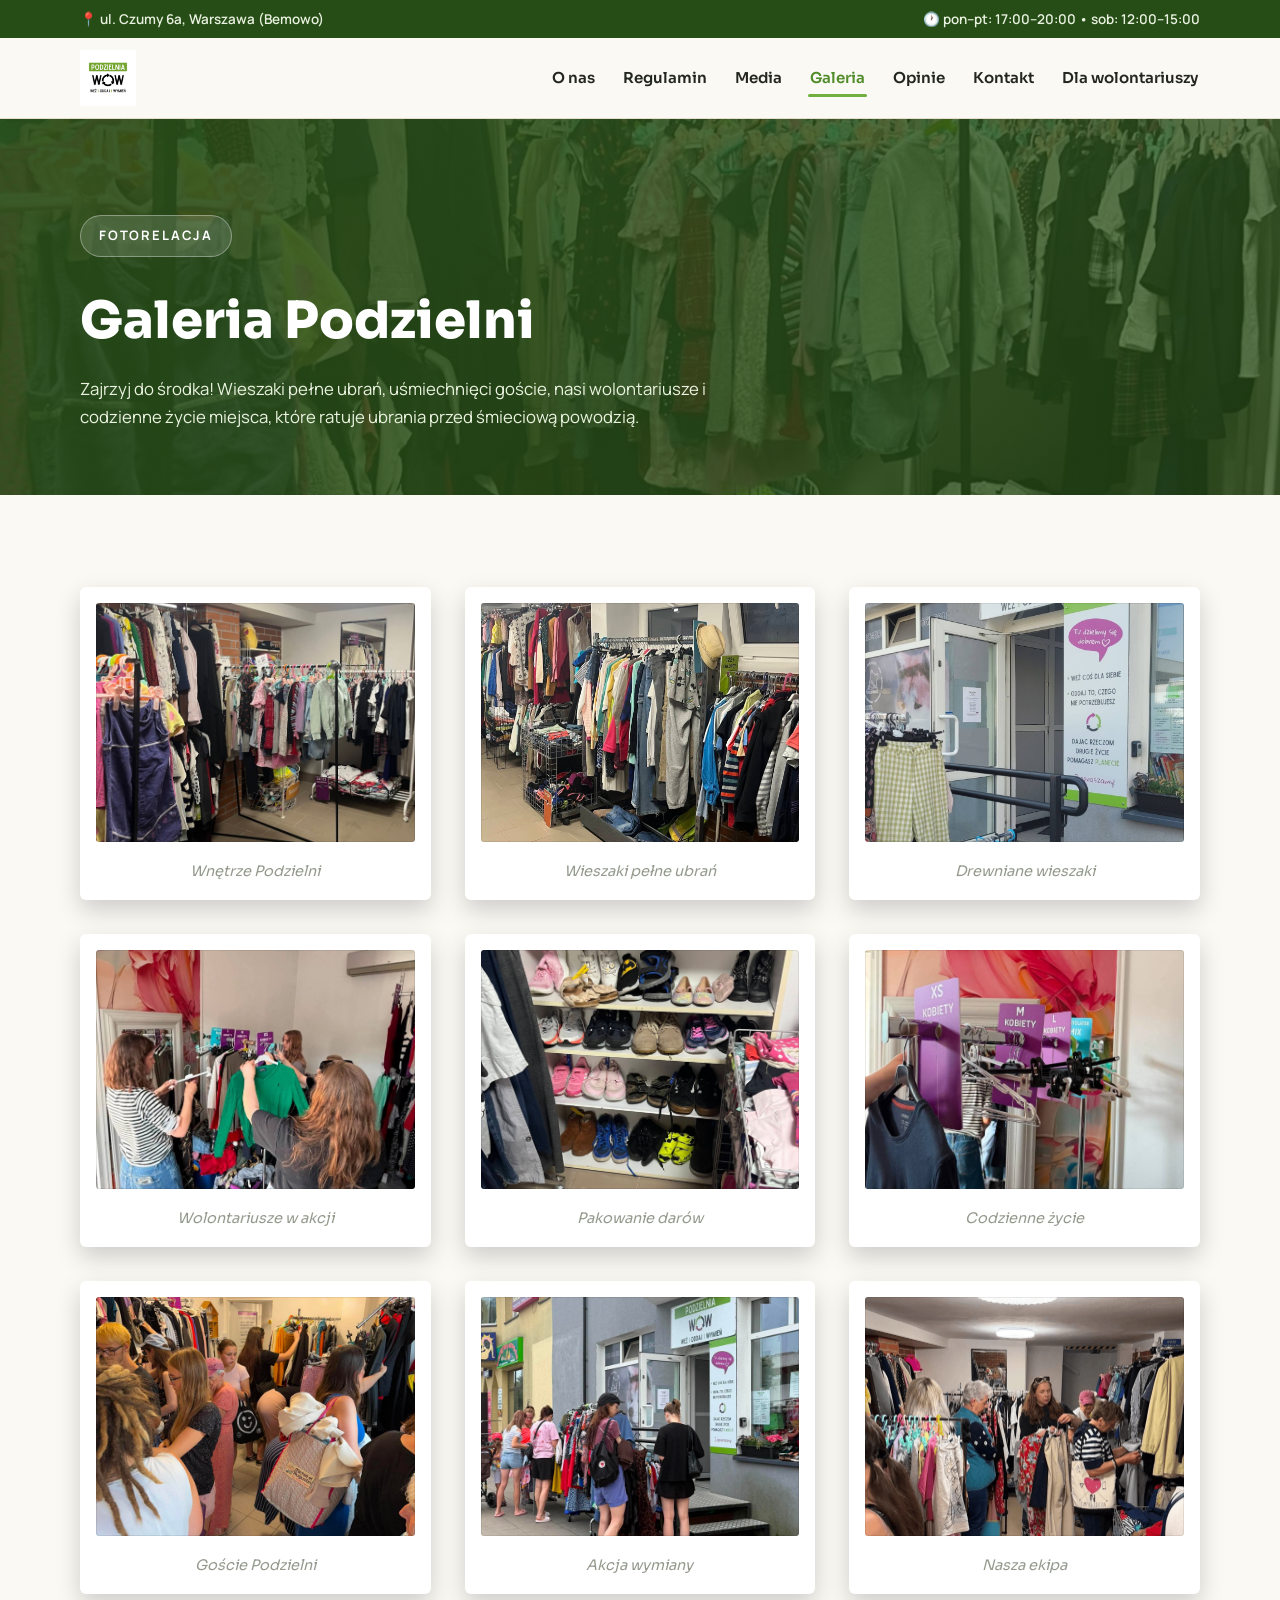
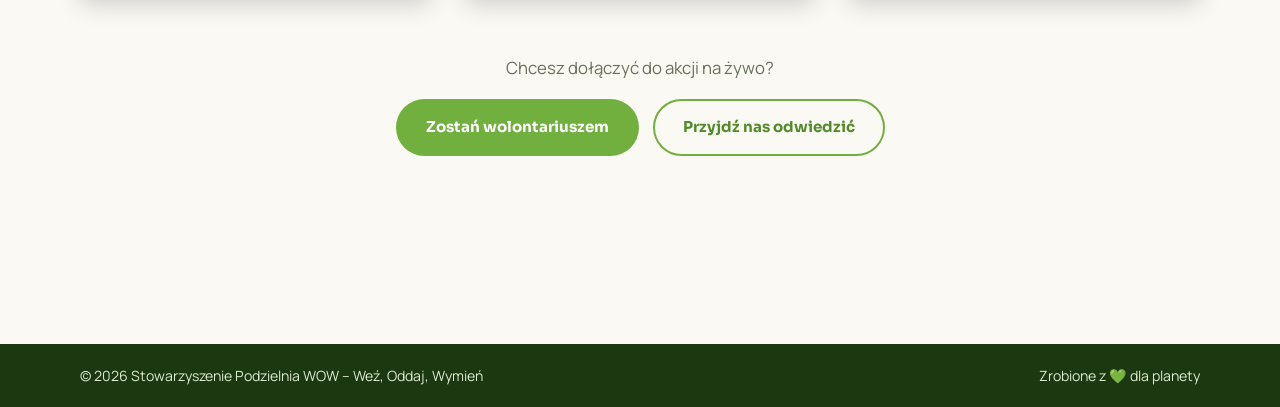
==== galeria.html @ 293115aa "Add galeria.html for photo gallery page" ====
<!DOCTYPE html>
<html lang="pl">
<head>
<meta charset="UTF-8"><meta name="viewport" content="width=device-width, initial-scale=1.0">
<title>Galeria – Podzielnia WOW</title>
<meta name="description" content="Zajrzyj do Podzielni WOW – galeria zdjęć z wnętrza, akcji i codziennego życia miejsca na Czumy 6 w Warszawie.">
<link rel="icon" type="image/png" href="Podzielnialogo.png">
<link rel="preconnect" href="https://fonts.googleapis.com"><link rel="preconnect" href="https://fonts.gstatic.com" crossorigin>
<link href="https://fonts.googleapis.com/css2?family=Manrope:wght@400;500;600;700;800&family=Sora:wght@400;600;700;800&display=swap" rel="stylesheet">
<link rel="stylesheet" href="style.css">
</head>
<body>
<div class="topbar"><div class="container topbar-inner">
  <span>📍 ul. Czumy 6a, Warszawa (Bemowo)</span><span>🕐 pon–pt: 17:00–20:00 • sob: 12:00–15:00</span>
</div></div>
<header class="header" id="header"><div class="container header-inner">
  <a class="brand" href="index.html"><img src="Podzielnialogo.png" alt="Podzielnia WOW"></a>
  <nav class="nav" id="nav">
    <a href="o-nas.html">O nas</a><a href="regulamin.html">Regulamin</a><a href="media.html">Media</a>
    <a href="galeria.html" class="active">Galeria</a><a href="opinie.html">Opinie</a>
    <a href="kontakt.html">Kontakt</a><a href="wolontariusze.html">Dla wolontariuszy</a>
  </nav>
  <button class="burger" id="burger" aria-label="Otwórz menu" aria-expanded="false"><span></span><span></span><span></span></button>
</div></header>

<section class="page-hero"><div class="page-hero-bg"><img src="pz1.png" alt=""></div>
  <div class="container">
    <span class="kicker">Fotorelacja</span>
    <h1>Galeria Podzielni</h1>
    <p>Zajrzyj do środka! Wieszaki pełne ubrań, uśmiechnięci goście, nasi wolontariusze i codzienne życie miejsca, które ratuje ubrania przed śmieciową powodzią.</p>
  </div>
</section>

<section class="section"><div class="container">
  <div class="gallery-grid">
    <figure class="polaroid" data-reveal="scale"><img src="pz1.png" alt="Podzielnia WOW"><figcaption class="caption">Wnętrze Podzielni</figcaption></figure>
    <figure class="polaroid" data-reveal="scale" style="--d:.08s"><img src="pz2.png" alt="Podzielnia WOW"><figcaption class="caption">Wieszaki pełne ubrań</figcaption></figure>
    <figure class="polaroid" data-reveal="scale" style="--d:.16s"><img src="pz3.png" alt="Podzielnia WOW"><figcaption class="caption">Drewniane wieszaki</figcaption></figure>
    <figure class="polaroid" data-reveal="scale" style="--d:.24s"><img src="pz4.png" alt="Podzielnia WOW"><figcaption class="caption">Wolontariusze w akcji</figcaption></figure>
    <figure class="polaroid" data-reveal="scale" style="--d:.32s"><img src="pz5.png" alt="Podzielnia WOW"><figcaption class="caption">Pakowanie darów</figcaption></figure>
    <figure class="polaroid" data-reveal="scale" style="--d:.4s"><img src="pz6.png" alt="Podzielnia WOW"><figcaption class="caption">Codzienne życie</figcaption></figure>
    <figure class="polaroid" data-reveal="scale" style="--d:.48s"><img src="pz7.png" alt="Podzielnia WOW"><figcaption class="caption">Goście Podzielni</figcaption></figure>
    <figure class="polaroid" data-reveal="scale" style="--d:.56s"><img src="pz8.png" alt="Podzielnia WOW"><figcaption class="caption">Akcja wymiany</figcaption></figure>
    <figure class="polaroid" data-reveal="scale" style="--d:.64s"><img src="pz9.png" alt="Podzielnia WOW"><figcaption class="caption">Nasza ekipa</figcaption></figure>
  </div>
  <div style="text-align:center;margin-top:60px" data-reveal>
    <p class="lead">Chcesz dołączyć do akcji na żywo?</p>
    <div style="display:flex;gap:14px;justify-content:center;flex-wrap:wrap;margin-top:18px">
      <a class="btn btn-green" href="wolontariusze.html">Zostań wolontariuszem</a>
      <a class="btn btn-outline" href="kontakt.html">Przyjdź nas odwiedzić</a>
    </div>
  </div>
</div></section>

<footer class="footer"><div class="container footer-bottom" style="border:0">
  <span>© <span id="year"></span> Stowarzyszenie Podzielnia WOW – Weź, Oddaj, Wymień</span>
  <span>Zrobione z 💚 dla planety</span>
</div></footer>
<script src="script.js"></script>
</body>
</html>
---- style.css ----
/* ============ PODZIELNIA WOW – style.css ============ */
:root{
  --green:#71b03e; --green-dark:#518c2a; --green-deep:#274d17;
  --terra:#b0491f; --terra-dark:#8c3717;
  --ink:#22261e; --muted:#68705d;
  --cream:#f4f0e7; --paper:#fbf9f4; --card:#ffffff; --line:#e6dfcf;
  --r:22px; --sh:0 8px 24px rgba(34,38,30,.08); --sh-lg:0 18px 44px rgba(34,38,30,.15);
  --head:'Sora',system-ui,sans-serif; --body:'Manrope',system-ui,sans-serif;
}
*{margin:0;padding:0;box-sizing:border-box}
html{scroll-behavior:smooth}
body{font-family:var(--body);font-size:17px;line-height:1.65;color:var(--ink);background:var(--paper);overflow-x:hidden}
body.no-scroll{overflow:hidden}
img{max-width:100%;display:block}
a{color:inherit;text-decoration:none}
ul,ol{list-style:none}
.container{width:min(1120px,92%);margin:0 auto}
:focus-visible{outline:3px solid var(--green);outline-offset:3px;border-radius:6px}

/* --- pasek górny --- */
.topbar{background:var(--green-deep);color:#e9f2e0;font-size:13.5px;font-weight:600}
.topbar-inner{display:flex;justify-content:space-between;gap:14px;padding:8px 0;flex-wrap:wrap}

/* --- nagłówek --- */
.header{position:sticky;top:0;z-index:100;background:rgba(251,249,244,.96);border-bottom:1px solid var(--line);transition:box-shadow .3s}
.header.scrolled{box-shadow:0 6px 22px rgba(0,0,0,.1)}
.header-inner{display:flex;align-items:center;justify-content:space-between;gap:20px;padding:12px 0}
.brand img{height:56px;width:auto;transition:transform .4s}
.brand:hover img{transform:rotate(-6deg) scale(1.05)}
.nav{display:flex;gap:24px;align-items:center}
.nav a{font-family:var(--head);font-weight:600;font-size:15px;position:relative;padding:6px 2px;transition:color .3s}
.nav a::after{content:"";position:absolute;left:0;bottom:0;height:3px;width:100%;border-radius:3px;background:var(--green);transform:scaleX(0);transform-origin:left;transition:transform .3s}
.nav a:hover{color:var(--green-dark)}
.nav a:hover::after,.nav a.active::after{transform:scaleX(1)}
.nav a.active{color:var(--green-dark)}
.burger{display:none;background:none;border:0;cursor:pointer;width:44px;height:44px;position:relative;z-index:70}
.burger span{position:absolute;left:10px;right:10px;height:3px;border-radius:3px;background:var(--ink);transition:.35s}
.burger span:nth-child(1){top:14px}.burger span:nth-child(2){top:21px}.burger span:nth-child(3){top:28px}
.burger.active span:nth-child(1){top:21px;transform:rotate(45deg)}
.burger.active span:nth-child(2){opacity:0}
.burger.active span:nth-child(3){top:21px;transform:rotate(-45deg)}

/* --- przyciski --- */
.btn{display:inline-flex;align-items:center;gap:10px;padding:14px 28px;border-radius:999px;border:2px solid transparent;font-family:var(--head);font-weight:700;font-size:15px;cursor:pointer;transition:.3s;position:relative;overflow:hidden}
.btn::before{content:"";position:absolute;inset:0;background:linear-gradient(120deg,rgba(255,255,255,.25),transparent);opacity:0;transition:opacity .4s}
.btn:hover{transform:translateY(-4px)}
.btn:hover::before{opacity:1}
.btn-green{background:var(--green);color:#fff}.btn-green:hover{background:var(--green-dark);box-shadow:0 14px 30px rgba(81,140,42,.45)}
.btn-light{background:#fff;color:var(--ink)}.btn-light:hover{box-shadow:0 14px 30px rgba(0,0,0,.25)}
.btn-terra{background:var(--terra);color:#fff}.btn-terra:hover{background:var(--terra-dark);box-shadow:0 14px 30px rgba(176,73,31,.4)}
.btn-ghost{border-color:rgba(255,255,255,.6);color:#fff}.btn-ghost:hover{background:rgba(255,255,255,.12)}
.btn-outline{background:transparent;color:var(--green-dark);border:2px solid var(--green)}.btn-outline:hover{background:var(--green);color:#fff;box-shadow:0 14px 30px rgba(113,176,62,.35)}
@keyframes pulseGlow{0%,100%{box-shadow:0 0 0 0 rgba(113,176,62,.5)}50%{box-shadow:0 0 0 14px rgba(113,176,62,0)}}
.btn-pulse{animation:pulseGlow 2.2s infinite}

/* --- hero --- */
.hero{position:relative;min-height:min(88vh,780px);display:grid;place-items:center;color:#fff;overflow:hidden}
.hero-bg{position:absolute;inset:-10%;width:120%;height:120%;will-change:transform}
.hero-bg img{width:100%;height:100%;object-fit:cover}
.hero::after{content:"";position:absolute;inset:0;background:linear-gradient(180deg,rgba(24,41,13,.45),rgba(24,41,13,.82));pointer-events:none}
.hero-content{position:relative;z-index:2;text-align:center;padding:110px 20px 90px;max-width:860px}
.kicker{display:inline-block;background:rgba(255,255,255,.14);border:1px solid rgba(255,255,255,.35);padding:9px 18px;border-radius:999px;font-weight:700;font-size:13px;letter-spacing:.14em;text-transform:uppercase;margin-bottom:22px;animation:fadeInUp .8s both}
.hero h1{font-family:var(--head);font-weight:800;font-size:clamp(2.6rem,7vw,4.6rem);line-height:1.08;margin-bottom:22px;animation:fadeInUp 1s .15s both}
.hero h1 .w2{color:#a5d97c;display:inline-block;animation:float 4s ease-in-out infinite}
.hero h1 .w3{color:#f3d9a4;display:inline-block;animation:float 4s ease-in-out 1s infinite}
@keyframes float{0%,100%{transform:translateY(0)}50%{transform:translateY(-8px)}}
.hero p{font-size:clamp(1rem,2vw,1.2rem);max-width:640px;margin:0 auto 34px;color:#f0ead9;animation:fadeInUp 1s .3s both}
.hero-actions{display:flex;gap:14px;justify-content:center;flex-wrap:wrap;animation:fadeInUp 1s .45s both}
@keyframes fadeInUp{from{opacity:0;transform:translateY(30px)}to{opacity:1;transform:none}}

/* --- nagłówki podstron --- */
.page-hero{position:relative;color:#fff;overflow:hidden}
.page-hero-bg{position:absolute;inset:0}
.page-hero-bg img{width:100%;height:100%;object-fit:cover}
.page-hero::after{content:"";position:absolute;inset:0;background:linear-gradient(120deg,rgba(39,77,23,.92),rgba(39,77,23,.72))}
.page-hero .container{position:relative;z-index:2;padding:96px 0 64px}
.page-hero h1{font-family:var(--head);font-weight:800;font-size:clamp(2rem,5vw,3.2rem);margin-bottom:12px;animation:fadeInUp .8s both}
.page-hero p{max-width:680px;color:#eaf3df;font-size:1.05rem;animation:fadeInUp .8s .1s both}

/* --- sekcje --- */
.section{padding:92px 0;scroll-margin-top:90px}
.section-alt{background:var(--cream)}
.section-head{max-width:760px;margin-bottom:46px}
.section-head.center{margin-left:auto;margin-right:auto;text-align:center}
.eyebrow{display:inline-block;background:rgba(113,176,62,.16);color:var(--green-dark);font-weight:800;letter-spacing:.14em;text-transform:uppercase;font-size:12px;padding:8px 16px;border-radius:999px;margin-bottom:16px}
h2{font-family:var(--head);font-weight:700;font-size:clamp(1.7rem,3.6vw,2.5rem);line-height:1.2;margin-bottom:14px}
.lead{color:var(--muted);font-size:1.05rem}

/* --- karty kroków Weź/Oddaj/Wymień --- */
.steps{display:grid;grid-template-columns:repeat(3,1fr);gap:26px}
.step{background:var(--card);border-radius:var(--r);padding:36px 30px;box-shadow:var(--sh);border-top:6px solid var(--green);transition:.35s;position:relative}
.step:hover{transform:translateY(-10px);box-shadow:var(--sh-lg);border-top-color:var(--terra)}
.step .ico{width:58px;height:58px;border-radius:18px;background:rgba(113,176,62,.15);display:grid;place-items:center;margin-bottom:20px;transition:.35s}
.step:hover .ico{background:var(--green);transform:rotate(-8deg)}
.step .ico svg{width:28px;height:28px;stroke:var(--green-dark);transition:.35s}
.step:hover .ico svg{stroke:#fff}
.step h3{font-family:var(--head);font-size:1.35rem;margin-bottom:10px}
.step p{color:var(--muted)}
.step .no{position:absolute;top:26px;right:28px;font-family:var(--head);font-weight:800;font-size:1.1rem;color:var(--line);transition:.3s}
.step:hover .no{color:var(--terra)}

/* --- CTA karty do zakładek (główna) --- */
.cta-grid{display:grid;grid-template-columns:repeat(4,1fr);gap:22px}
.cta-card{background:var(--card);border-radius:var(--r);padding:34px 26px;box-shadow:var(--sh);text-align:center;transition:.35s;display:flex;flex-direction:column;align-items:center;gap:12px;border:2px solid transparent}
.cta-card:hover{transform:translateY(-10px);box-shadow:var(--sh-lg);border-color:var(--green)}
.cta-card .ico{width:64px;height:64px;border-radius:22px;background:linear-gradient(135deg,var(--green),var(--green-dark));color:#fff;display:grid;place-items:center;font-size:28px;margin-bottom:8px;transition:.4s}
.cta-card:hover .ico{transform:scale(1.12) rotate(-8deg)}
.cta-card h3{font-family:var(--head);font-size:1.15rem}
.cta-card p{color:var(--muted);font-size:.92rem;margin-bottom:14px;flex:1}
.cta-card .btn{margin-top:auto;padding:11px 22px;font-size:13.5px}

/* --- marquee (przesuwający się pasek statystyk) --- */
.marquee{background:var(--green-deep);color:#fff;padding:22px 0;overflow:hidden;position:relative}
.marquee-track{display:flex;gap:60px;white-space:nowrap;animation:marquee 30s linear infinite;width:max-content}
.marquee-item{display:flex;align-items:center;gap:14px;font-family:var(--head)}
.marquee-item .val{font-size:2rem;font-weight:800;color:#a5d97c}
.marquee-item .lbl{font-size:.95rem;opacity:.85;text-transform:uppercase;letter-spacing:.08em}
.marquee-sep{color:var(--terra);font-size:1.4rem;font-weight:800}
@keyframes marquee{from{transform:translateX(0)}to{transform:translateX(-50%)}}

/* --- chips --- */
.chips{display:flex;gap:10px;flex-wrap:wrap;margin:22px 0 30px}
.chip{background:var(--green-deep);color:#fff;font-weight:700;font-size:13px;letter-spacing:.08em;padding:9px 16px;border-radius:999px;transition:.3s}
.chip:hover{background:var(--terra);transform:translateY(-2px)}
.chip.t{background:var(--terra)}
.chip.t:hover{background:var(--green-deep)}

/* --- galeria polaroid --- */
.gallery-grid{display:grid;grid-template-columns:repeat(3,1fr);gap:34px}
.polaroid{background:#fff;padding:16px 16px 58px;border-radius:6px;box-shadow:0 10px 24px rgba(0,0,0,.18);transition:.45s;position:relative;cursor:pointer}
.polaroid::before{content:"";position:absolute;top:16px;left:16px;right:16px;bottom:58px;border:1px solid rgba(0,0,0,.08);pointer-events:none;border-radius:3px}
.polaroid img{width:100%;aspect-ratio:4/3;object-fit:cover;border-radius:3px;display:block}
.polaroid .caption{position:absolute;bottom:16px;left:16px;right:16px;text-align:center;font-family:'Sora',cursive;font-style:italic;color:var(--muted);font-size:14.5px;transition:.4s;opacity:.7}
.polaroid:nth-child(odd){transform:rotate(-2.5deg)}
.polaroid:nth-child(even){transform:rotate(2deg)}
.polaroid:nth-child(3n){transform:rotate(-1deg)}
.polaroid:nth-child(3n+1){transform:rotate(1.5deg)}
.polaroid:hover{transform:rotate(0) translateY(-14px) scale(1.04) !important;box-shadow:0 28px 50px rgba(39,77,23,.3);z-index:5}
.polaroid:hover .caption{opacity:1;color:var(--green-dark);transform:translateY(-4px)}

/* --- opinie Google --- */
.rating-summary{background:linear-gradient(135deg,var(--green-deep),#1a330d);color:#fff;border-radius:34px;padding:clamp(36px,6vw,54px);box-shadow:var(--sh-lg);display:grid;grid-template-columns:1fr 1.3fr;gap:40px;align-items:center;margin-bottom:50px}
.rating-big{font-family:var(--head);font-weight:800;font-size:clamp(4rem,10vw,6.5rem);line-height:1;color:#a5d97c}
.stars{color:#fbbf24;font-size:1.6rem;letter-spacing:4px;margin:8px 0}
.rating-count{font-size:1.05rem;opacity:.85}
.reviews-grid{display:grid;grid-template-columns:repeat(3,1fr);gap:24px}
.review{background:var(--card);border-radius:var(--r);padding:30px;box-shadow:var(--sh);transition:.35s;display:flex;flex-direction:column;gap:14px;position:relative;border-top:5px solid var(--green)}
.review:hover{transform:translateY(-8px);box-shadow:var(--sh-lg);border-top-color:var(--terra)}
.review-header{display:flex;gap:14px;align-items:center}
.avatar{width:52px;height:52px;border-radius:50%;background:linear-gradient(135deg,var(--green),var(--terra));color:#fff;display:grid;place-items:center;font-family:var(--head);font-weight:800;font-size:1.2rem;flex:0 0 52px}
.review-author{font-family:var(--head);font-weight:700}
.review-date{font-size:.82rem;color:var(--muted)}
.review-stars{color:#fbbf24;letter-spacing:2px;font-size:1.05rem}
.review-text{color:var(--ink);font-size:.97rem;line-height:1.65}
.review-text::before{content:"❝ ";font-size:1.4rem;color:var(--green);line-height:0;vertical-align:-6px;margin-right:4px}
.google-badge{display:inline-flex;align-items:center;gap:10px;font-weight:800;color:var(--green-dark);font-size:.9rem;margin-top:6px}
.google-badge .g{background:#fff;border:1.5px solid #e5e7eb;padding:4px 10px;border-radius:6px;font-family:'Sora';font-size:.78rem;letter-spacing:.08em}
.write-review{text-align:center;margin-top:44px}

/* --- split (tekst + zdjęcie) --- */
.split{display:grid;grid-template-columns:1.05fr .95fr;gap:56px;align-items:center}
.split img{border-radius:28px;box-shadow:var(--sh-lg);width:100%;height:100%;object-fit:cover;max-height:520px;transition:.5s}
.split img:hover{transform:scale(1.02) rotate(-1deg)}

/* --- regulamin z zakładkami --- */
.law-tabs{display:flex;flex-wrap:wrap;gap:8px;margin-bottom:30px}
.law-tab{background:var(--card);border:2px solid var(--line);border-radius:999px;padding:12px 22px;font-family:var(--head);font-weight:700;font-size:14px;cursor:pointer;transition:.25s;color:var(--ink)}
.law-tab:hover{border-color:var(--green);color:var(--green-dark);transform:translateY(-2px)}
.law-tab.active{background:var(--green);border-color:var(--green);color:#fff;box-shadow:0 8px 20px rgba(113,176,62,.4)}
.law-panel{display:none;animation:fadeInUp .4s}
.law-panel.active{display:block}
.law{background:var(--card);border-radius:var(--r);box-shadow:var(--sh);padding:clamp(26px,4vw,40px);scroll-margin-top:110px}
.law h3{font-family:var(--head);color:var(--green-dark);font-size:1.35rem;margin-bottom:18px;display:flex;gap:12px;align-items:baseline;flex-wrap:wrap}
.law h3 .par{color:var(--terra);font-weight:800}
.law p{margin-bottom:14px}
.law ol{padding-left:24px;display:grid;gap:10px;list-style:decimal}
.law ol.abc{list-style:lower-latin}
.law li::marker{font-weight:800;color:var(--green-dark)}
.callout{background:#fff6ec;border-left:5px solid var(--terra);padding:14px 18px;border-radius:12px;font-weight:700;margin:14px 0;color:#4a2a14}

/* --- wolontariusze --- */
.timeline{display:grid;gap:18px}
.tstep{display:flex;gap:20px;background:var(--card);border-radius:var(--r);box-shadow:var(--sh);padding:26px 28px;transition:.3s}
.tstep:hover{transform:translateX(8px);box-shadow:var(--sh-lg)}
.num{flex:0 0 46px;height:46px;border-radius:50%;background:var(--green);color:#fff;display:grid;place-items:center;font-family:var(--head);font-weight:800;font-size:1.1rem;transition:.3s}
.tstep:hover .num{background:var(--terra);transform:scale(1.1)}
.tstep b{color:var(--green-dark)}
.guests{display:grid;grid-template-columns:1fr 1fr;gap:18px}
.guest{background:var(--card);border-radius:18px;box-shadow:var(--sh);padding:22px 24px;display:flex;gap:14px;font-size:.97rem;transition:.3s}
.guest:hover{transform:translateY(-4px);box-shadow:var(--sh-lg)}
.guest::before{content:"";flex:0 0 12px;height:12px;margin-top:6px;border-radius:50%;background:var(--green);transition:.3s}
.guest:hover::before{background:var(--terra);transform:scale(1.2)}
.duo{display:grid;grid-template-columns:1fr 1fr;gap:18px;margin-top:22px}
.duo-card{background:rgba(113,176,62,.12);border-radius:18px;padding:24px 26px;transition:.3s}
.duo-card:hover{background:rgba(113,176,62,.2);transform:translateY(-4px)}
.duo-card h4{font-family:var(--head);margin-bottom:8px;color:var(--green-dark)}
.tip{background:#fff6ec;border-left:5px solid var(--terra);border-radius:14px;padding:18px 22px;margin-top:26px;font-weight:600;color:#4a2a14}
.qa-cards{display:grid;gap:14px}
.qa{background:var(--card);border-radius:18px;box-shadow:var(--sh);padding:22px 26px;transition:.3s}
.qa:hover{transform:translateY(-4px);box-shadow:var(--sh-lg)}
.qa h4{font-family:var(--head);margin-bottom:8px}
.qa p{color:var(--muted);font-size:.96rem}
.vol-img{border-radius:28px;box-shadow:var(--sh-lg);margin:56px auto;max-height:420px;width:100%;object-fit:cover;transition:.5s}
.vol-img:hover{transform:scale(1.02)}

/* --- FAQ accordion --- */
.faq{background:var(--card);border-radius:18px;box-shadow:var(--sh);margin-bottom:14px;overflow:hidden;transition:.3s}
.faq:hover{box-shadow:var(--sh-lg)}
.faq summary{cursor:pointer;padding:20px 26px;font-family:var(--head);font-weight:700;display:flex;justify-content:space-between;align-items:center;gap:16px;list-style:none}
.faq summary::-webkit-details-marker{display:none}
.faq .icon{flex:0 0 34px;height:34px;border-radius:50%;background:rgba(113,176,62,.16);color:var(--green-dark);display:grid;place-items:center;font-size:20px;font-weight:800;transition:.35s}
.faq[open] .icon{transform:rotate(45deg);background:var(--green);color:#fff}
.faq-body{padding:0 26px 24px;color:var(--muted)}

/* --- media społecznościowe --- */
.media-grid{display:grid;grid-template-columns:repeat(3,1fr);gap:26px}
.media-card{background:var(--card);border-radius:28px;padding:44px 32px;box-shadow:var(--sh);text-align:center;transition:.4s;display:flex;flex-direction:column;align-items:center;gap:14px;position:relative;overflow:hidden}
.media-card::before{content:"";position:absolute;top:-60%;left:-60%;width:220%;height:220%;background:conic-gradient(from 0deg,transparent,rgba(113,176,62,.15),transparent 30%);opacity:0;transition:opacity .5s;animation:spin 6s linear infinite}
.media-card:hover{transform:translateY(-12px);box-shadow:var(--sh-lg)}
.media-card:hover::before{opacity:1}
@keyframes spin{to{transform:rotate(360deg)}}
.media-icon{width:80px;height:80px;border-radius:50%;display:grid;place-items:center;color:#fff;font-size:38px;font-weight:800;position:relative;z-index:1;transition:.4s}
.media-card:hover .media-icon{transform:scale(1.12) rotate(-8deg)}
.media-icon.fb{background:linear-gradient(135deg,#1877f2,#0d5fbd)}
.media-icon.ig{background:linear-gradient(135deg,#f58529,#dd2a7b,#8134af)}
.media-icon.tt{background:linear-gradient(135deg,#25f4ee,#fe2c55);color:#000}
.media-card h3{font-family:var(--head);font-size:1.3rem;position:relative;z-index:1}
.media-card p{color:var(--muted);font-size:.95rem;margin:6px 0 22px;position:relative;z-index:1}
.media-card .btn{position:relative;z-index:1}

/* --- kontakt --- */
.contact-grid{display:grid;grid-template-columns:repeat(2,1fr);gap:22px}
.c-card{background:var(--card);border-radius:var(--r);box-shadow:var(--sh);padding:30px;transition:.35s}
.c-card:hover{transform:translateY(-8px);box-shadow:var(--sh-lg)}
.c-card .ico{width:52px;height:52px;border-radius:16px;background:rgba(113,176,62,.15);display:grid;place-items:center;font-size:24px;margin-bottom:16px;transition:.4s}
.c-card:hover .ico{background:var(--green);transform:scale(1.12)}
.c-card h3{font-family:var(--head);font-size:1.1rem;margin-bottom:10px}
.c-card a{color:var(--terra);font-weight:700;transition:.3s}
.c-card a:hover{color:var(--terra-dark)}
.hours{width:100%;border-collapse:collapse;font-size:.96rem}
.hours td{padding:7px 0;border-bottom:1px dashed var(--line)}
.hours td:last-child{text-align:right;font-weight:800;color:var(--green-dark)}
.map{border-radius:28px;overflow:hidden;box-shadow:var(--sh-lg);margin-top:44px}
.map iframe{width:100%;height:420px;border:0;display:block}

/* --- CTA duże --- */
.cta{position:relative;border-radius:34px;overflow:hidden;color:#fff;box-shadow:var(--sh-lg)}
.cta img{position:absolute;inset:0;width:100%;height:100%;object-fit:cover;transition:transform .6s}
.cta:hover img{transform:scale(1.06)}
.cta::after{content:"";position:absolute;inset:0;background:linear-gradient(120deg,rgba(24,41,13,.88),rgba(24,41,13,.55))}
.cta-inner{position:relative;z-index:2;padding:clamp(40px,6vw,72px);text-align:center}
.cta h2{color:#fff}

/* --- stopka --- */
.footer{background:#1c3810;color:#dcead0;margin-top:96px}
.footer-grid{display:grid;grid-template-columns:1.4fr 1fr 1fr 1fr;gap:40px;padding:64px 0 44px}
.footer h4{font-family:var(--head);color:#fff;margin-bottom:16px;font-size:1rem}
.footer a{opacity:.85;transition:.3s}.footer a:hover{opacity:1;color:#a5d97c;padding-left:4px}
.footer li{margin-bottom:10px;font-size:.95rem}
.footer .brand-f img{height:64px;margin-bottom:16px;filter:brightness(0) invert(1)}
.socials{display:flex;gap:12px}
.socials a{width:44px;height:44px;border-radius:50%;background:rgba(255,255,255,.1);display:grid;place-items:center;transition:.3s}
.socials a:hover{background:var(--green);transform:translateY(-4px) rotate(-10deg)}
.socials svg{width:20px;height:20px;fill:#fff}
.footer-bottom{border-top:1px solid rgba(255,255,255,.14);padding:20px 0;font-size:.88rem;display:flex;justify-content:space-between;gap:12px;flex-wrap:wrap}

/* --- animacje reveal --- */
[data-reveal]{opacity:0;transform:translateY(26px);transition:opacity .7s ease var(--d,0s),transform .7s ease var(--d,0s)}
[data-reveal].revealed{opacity:1;transform:none}
[data-reveal="fade"]{transform:translateY(0) scale(.96)}
[data-reveal="fade"].revealed{transform:none}
[data-reveal="left"]{transform:translateX(-40px)}
[data-reveal="left"].revealed{transform:none}
[data-reveal="right"]{transform:translateX(40px)}
[data-reveal="right"].revealed{transform:none}
[data-reveal="scale"]{transform:scale(.85)}
[data-reveal="scale"].revealed{transform:none}
@media (prefers-reduced-motion:reduce){[data-reveal]{transition:none;opacity:1;transform:none}*{animation-duration:.01ms !important}}

/* --- responsywność --- */
@media (max-width:960px){
  .burger{display:block}
  .nav{position:fixed;inset:0;background:var(--paper);flex-direction:column;justify-content:center;gap:8px;transform:translateY(-102%);transition:transform .45s cubic-bezier(.7,0,.3,1);z-index:65}
  .nav.open{transform:none}
  .nav a{font-size:1.7rem;padding:14px 0}
  .steps,.gallery-grid,.media-grid,.reviews-grid,.cta-grid{grid-template-columns:1fr}
  .rating-summary{grid-template-columns:1fr;text-align:center}
  .split,.guests,.duo,.contact-grid{grid-template-columns:1fr}
  .footer-grid{grid-template-columns:1fr 1fr}
}
@media (max-width:560px){
  .topbar-inner{justify-content:center;text-align:center}
  .topbar-inner span:last-child{display:none}
  .section{padding:64px 0}
  .footer-grid{grid-template-columns:1fr}
  }
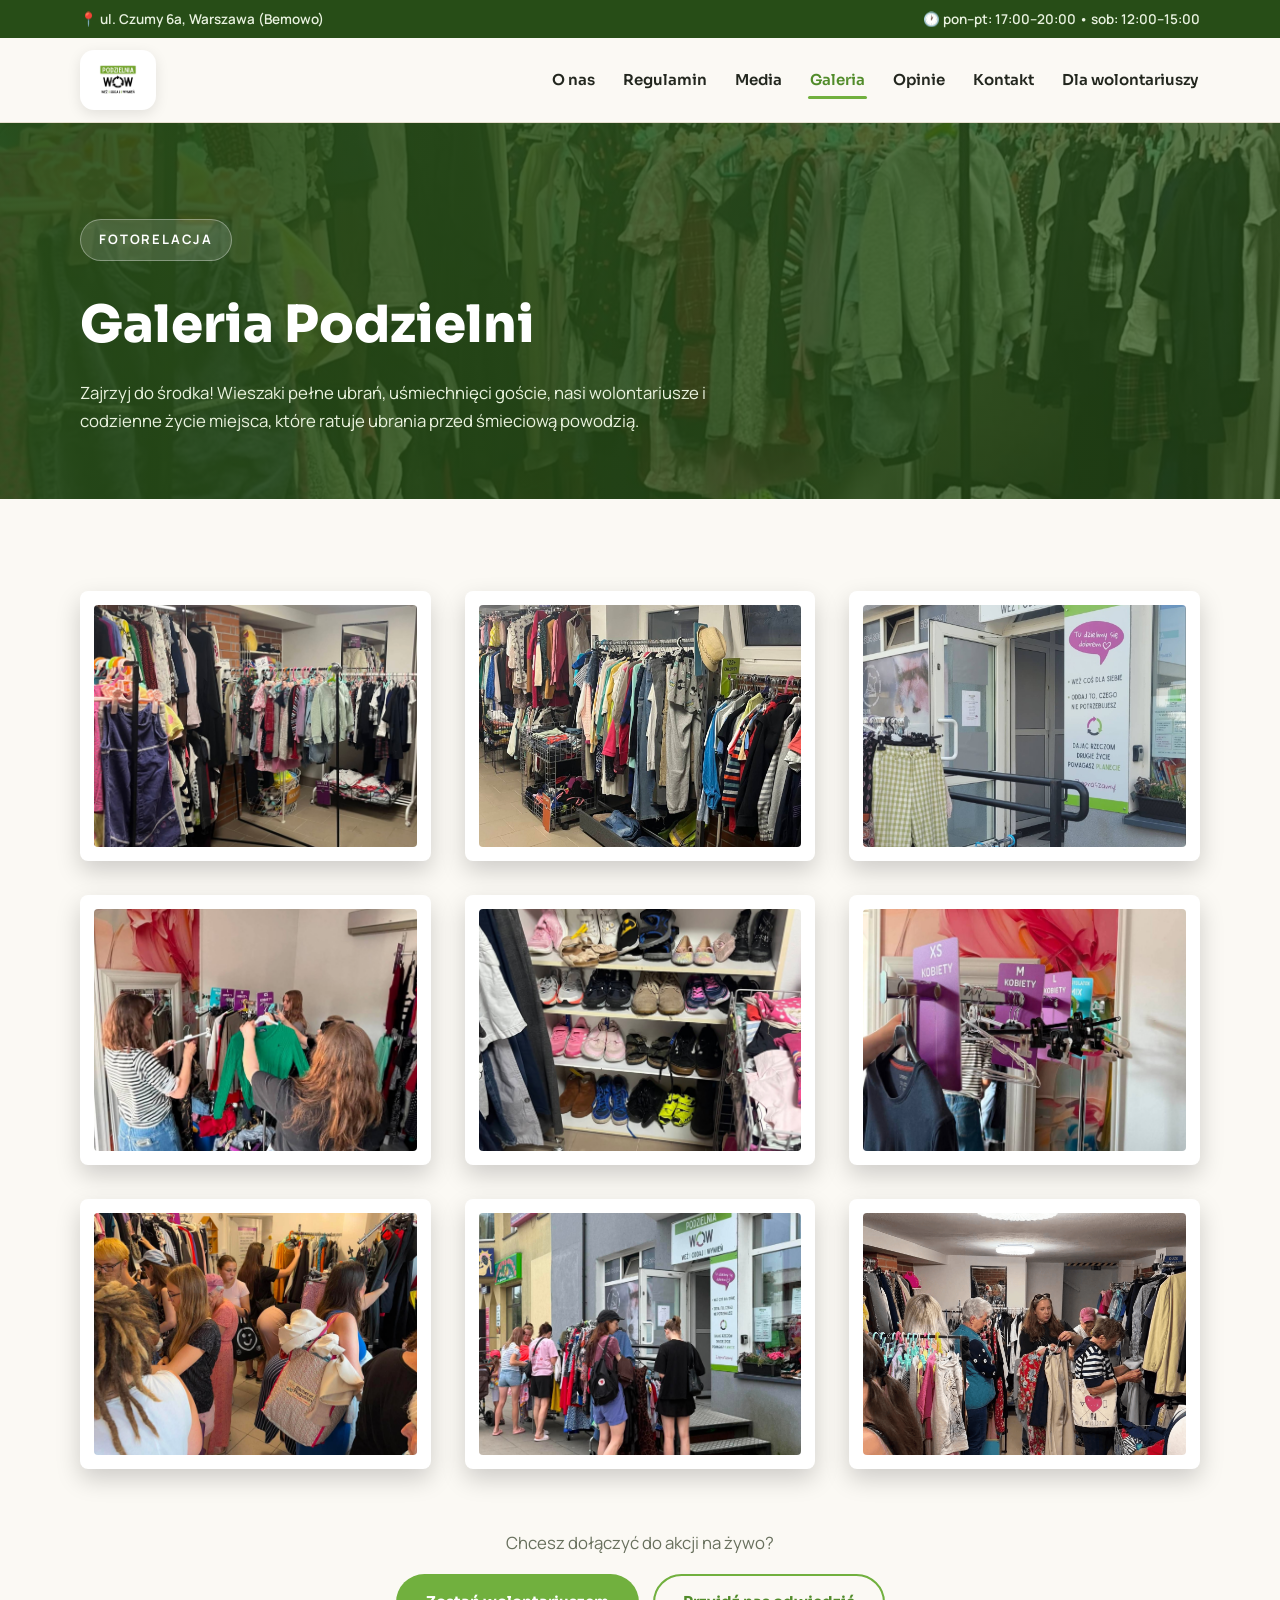
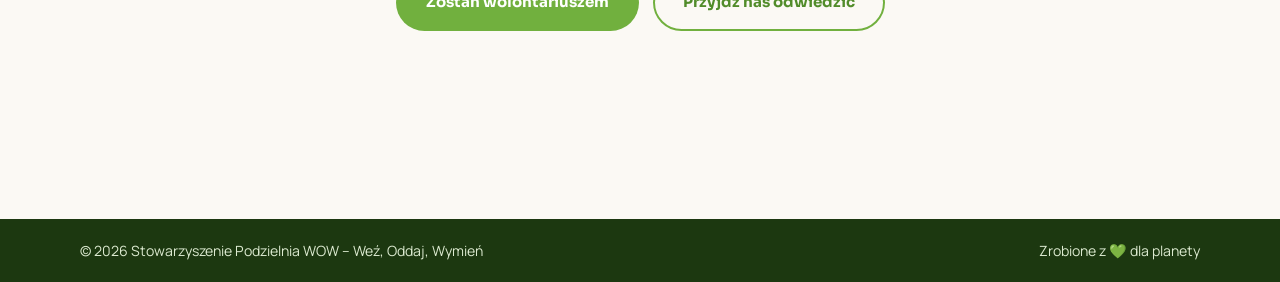
==== commit 06c68ad1: "Update header logo alt text and gallery images" ====
--- a/galeria.html
+++ b/galeria.html
@@ -14,7 +14,7 @@
   <span>📍 ul. Czumy 6a, Warszawa (Bemowo)</span><span>🕐 pon–pt: 17:00–20:00 • sob: 12:00–15:00</span>
 </div></div>
 <header class="header" id="header"><div class="container header-inner">
-  <a class="brand" href="index.html"><img src="Podzielnialogo.png" alt="Podzielnia WOW"></a>
+  <a class="brand" href="index.html"><img src="Podzielnialogo.png" alt="Podzielnia WOW – Weź, Oddaj, Wymień"></a>
   <nav class="nav" id="nav">
     <a href="o-nas.html">O nas</a><a href="regulamin.html">Regulamin</a><a href="media.html">Media</a>
     <a href="galeria.html" class="active">Galeria</a><a href="opinie.html">Opinie</a>
@@ -33,15 +33,15 @@
 
 <section class="section"><div class="container">
   <div class="gallery-grid">
-    <figure class="polaroid" data-reveal="scale"><img src="pz1.png" alt="Podzielnia WOW"><figcaption class="caption">Wnętrze Podzielni</figcaption></figure>
-    <figure class="polaroid" data-reveal="scale" style="--d:.08s"><img src="pz2.png" alt="Podzielnia WOW"><figcaption class="caption">Wieszaki pełne ubrań</figcaption></figure>
-    <figure class="polaroid" data-reveal="scale" style="--d:.16s"><img src="pz3.png" alt="Podzielnia WOW"><figcaption class="caption">Drewniane wieszaki</figcaption></figure>
-    <figure class="polaroid" data-reveal="scale" style="--d:.24s"><img src="pz4.png" alt="Podzielnia WOW"><figcaption class="caption">Wolontariusze w akcji</figcaption></figure>
-    <figure class="polaroid" data-reveal="scale" style="--d:.32s"><img src="pz5.png" alt="Podzielnia WOW"><figcaption class="caption">Pakowanie darów</figcaption></figure>
-    <figure class="polaroid" data-reveal="scale" style="--d:.4s"><img src="pz6.png" alt="Podzielnia WOW"><figcaption class="caption">Codzienne życie</figcaption></figure>
-    <figure class="polaroid" data-reveal="scale" style="--d:.48s"><img src="pz7.png" alt="Podzielnia WOW"><figcaption class="caption">Goście Podzielni</figcaption></figure>
-    <figure class="polaroid" data-reveal="scale" style="--d:.56s"><img src="pz8.png" alt="Podzielnia WOW"><figcaption class="caption">Akcja wymiany</figcaption></figure>
-    <figure class="polaroid" data-reveal="scale" style="--d:.64s"><img src="pz9.png" alt="Podzielnia WOW"><figcaption class="caption">Nasza ekipa</figcaption></figure>
+    <figure class="polaroid" data-reveal="scale"><img src="pz1.png" alt="Podzielnia WOW"></figure>
+    <figure class="polaroid" data-reveal="scale" style="--d:.08s"><img src="pz2.png" alt="Podzielnia WOW"></figure>
+    <figure class="polaroid" data-reveal="scale" style="--d:.16s"><img src="pz3.png" alt="Podzielnia WOW"></figure>
+    <figure class="polaroid" data-reveal="scale" style="--d:.24s"><img src="pz4.png" alt="Podzielnia WOW"></figure>
+    <figure class="polaroid" data-reveal="scale" style="--d:.32s"><img src="pz5.png" alt="Podzielnia WOW"></figure>
+    <figure class="polaroid" data-reveal="scale" style="--d:.4s"><img src="pz6.png" alt="Podzielnia WOW"></figure>
+    <figure class="polaroid" data-reveal="scale" style="--d:.48s"><img src="pz7.png" alt="Podzielnia WOW"></figure>
+    <figure class="polaroid" data-reveal="scale" style="--d:.56s"><img src="pz8.png" alt="Podzielnia WOW"></figure>
+    <figure class="polaroid" data-reveal="scale" style="--d:.64s"><img src="pz9.png" alt="Podzielnia WOW"></figure>
   </div>
   <div style="text-align:center;margin-top:60px" data-reveal>
     <p class="lead">Chcesz dołączyć do akcji na żywo?</p>
--- a/style.css
+++ b/style.css
@@ -21,12 +21,12 @@
 .topbar{background:var(--green-deep);color:#e9f2e0;font-size:13.5px;font-weight:600}
 .topbar-inner{display:flex;justify-content:space-between;gap:14px;padding:8px 0;flex-wrap:wrap}
 
-/* --- nagłówek --- */
-.header{position:sticky;top:0;z-index:100;background:rgba(251,249,244,.96);border-bottom:1px solid var(--line);transition:box-shadow .3s}
+/* --- nagłówek (pełne tło = logo zawsze widoczne) --- */
+.header{position:sticky;top:0;z-index:100;background:#fbf9f4;border-bottom:1px solid var(--line);transition:box-shadow .3s}
 .header.scrolled{box-shadow:0 6px 22px rgba(0,0,0,.1)}
 .header-inner{display:flex;align-items:center;justify-content:space-between;gap:20px;padding:12px 0}
-.brand img{height:56px;width:auto;transition:transform .4s}
-.brand:hover img{transform:rotate(-6deg) scale(1.05)}
+.brand{display:inline-flex;align-items:center}
+.brand img{height:60px;width:auto;object-fit:contain;background:#fff;border-radius:14px;padding:4px 12px;box-shadow:0 4px 14px rgba(0,0,0,.1)}
 .nav{display:flex;gap:24px;align-items:center}
 .nav a{font-family:var(--head);font-weight:600;font-size:15px;position:relative;padding:6px 2px;transition:color .3s}
 .nav a::after{content:"";position:absolute;left:0;bottom:0;height:3px;width:100%;border-radius:3px;background:var(--green);transform:scaleX(0);transform-origin:left;transition:transform .3s}
@@ -86,7 +86,7 @@
 h2{font-family:var(--head);font-weight:700;font-size:clamp(1.7rem,3.6vw,2.5rem);line-height:1.2;margin-bottom:14px}
 .lead{color:var(--muted);font-size:1.05rem}
 
-/* --- karty kroków Weź/Oddaj/Wymień --- */
+/* --- karty kroków --- */
 .steps{display:grid;grid-template-columns:repeat(3,1fr);gap:26px}
 .step{background:var(--card);border-radius:var(--r);padding:36px 30px;box-shadow:var(--sh);border-top:6px solid var(--green);transition:.35s;position:relative}
 .step:hover{transform:translateY(-10px);box-shadow:var(--sh-lg);border-top-color:var(--terra)}
@@ -99,7 +99,7 @@
 .step .no{position:absolute;top:26px;right:28px;font-family:var(--head);font-weight:800;font-size:1.1rem;color:var(--line);transition:.3s}
 .step:hover .no{color:var(--terra)}
 
-/* --- CTA karty do zakładek (główna) --- */
+/* --- karty CTA --- */
 .cta-grid{display:grid;grid-template-columns:repeat(4,1fr);gap:22px}
 .cta-card{background:var(--card);border-radius:var(--r);padding:34px 26px;box-shadow:var(--sh);text-align:center;transition:.35s;display:flex;flex-direction:column;align-items:center;gap:12px;border:2px solid transparent}
 .cta-card:hover{transform:translateY(-10px);box-shadow:var(--sh-lg);border-color:var(--green)}
@@ -109,9 +109,9 @@
 .cta-card p{color:var(--muted);font-size:.92rem;margin-bottom:14px;flex:1}
 .cta-card .btn{margin-top:auto;padding:11px 22px;font-size:13.5px}
 
-/* --- marquee (przesuwający się pasek statystyk) --- */
+/* --- marquee --- */
 .marquee{background:var(--green-deep);color:#fff;padding:22px 0;overflow:hidden;position:relative}
-.marquee-track{display:flex;gap:60px;white-space:nowrap;animation:marquee 30s linear infinite;width:max-content}
+.marquee-track{display:flex;gap:60px;white-space:nowrap;animation:marquee 30s linear infinite;width:max-content;align-items:center}
 .marquee-item{display:flex;align-items:center;gap:14px;font-family:var(--head)}
 .marquee-item .val{font-size:2rem;font-weight:800;color:#a5d97c}
 .marquee-item .lbl{font-size:.95rem;opacity:.85;text-transform:uppercase;letter-spacing:.08em}
@@ -125,44 +125,31 @@
 .chip.t{background:var(--terra)}
 .chip.t:hover{background:var(--green-deep)}
 
-/* --- galeria polaroid --- */
+/* --- galeria polaroid (bez podpisów) --- */
 .gallery-grid{display:grid;grid-template-columns:repeat(3,1fr);gap:34px}
-.polaroid{background:#fff;padding:16px 16px 58px;border-radius:6px;box-shadow:0 10px 24px rgba(0,0,0,.18);transition:.45s;position:relative;cursor:pointer}
-.polaroid::before{content:"";position:absolute;top:16px;left:16px;right:16px;bottom:58px;border:1px solid rgba(0,0,0,.08);pointer-events:none;border-radius:3px}
-.polaroid img{width:100%;aspect-ratio:4/3;object-fit:cover;border-radius:3px;display:block}
-.polaroid .caption{position:absolute;bottom:16px;left:16px;right:16px;text-align:center;font-family:'Sora',cursive;font-style:italic;color:var(--muted);font-size:14.5px;transition:.4s;opacity:.7}
+.polaroid{background:#fff;padding:14px;border-radius:8px;box-shadow:0 10px 24px rgba(0,0,0,.18);transition:.45s;position:relative;cursor:pointer}
+.polaroid img{width:100%;aspect-ratio:4/3;object-fit:cover;border-radius:4px;display:block}
 .polaroid:nth-child(odd){transform:rotate(-2.5deg)}
 .polaroid:nth-child(even){transform:rotate(2deg)}
 .polaroid:nth-child(3n){transform:rotate(-1deg)}
 .polaroid:nth-child(3n+1){transform:rotate(1.5deg)}
 .polaroid:hover{transform:rotate(0) translateY(-14px) scale(1.04) !important;box-shadow:0 28px 50px rgba(39,77,23,.3);z-index:5}
-.polaroid:hover .caption{opacity:1;color:var(--green-dark);transform:translateY(-4px)}
-
-/* --- opinie Google --- */
-.rating-summary{background:linear-gradient(135deg,var(--green-deep),#1a330d);color:#fff;border-radius:34px;padding:clamp(36px,6vw,54px);box-shadow:var(--sh-lg);display:grid;grid-template-columns:1fr 1.3fr;gap:40px;align-items:center;margin-bottom:50px}
-.rating-big{font-family:var(--head);font-weight:800;font-size:clamp(4rem,10vw,6.5rem);line-height:1;color:#a5d97c}
+
+/* --- opinie --- */
+.rating-summary{background:linear-gradient(135deg,var(--green-deep),#1a330d);color:#fff;border-radius:34px;padding:clamp(36px,6vw,54px);box-shadow:var(--sh-lg);display:grid;grid-template-columns:1fr 1.6fr;gap:40px;align-items:center;margin-bottom:50px}
+.rating-star{font-size:clamp(4rem,10vw,6.5rem);line-height:1;color:#fbbf24;animation:float 4s ease-in-out infinite}
 .stars{color:#fbbf24;font-size:1.6rem;letter-spacing:4px;margin:8px 0}
-.rating-count{font-size:1.05rem;opacity:.85}
 .reviews-grid{display:grid;grid-template-columns:repeat(3,1fr);gap:24px}
 .review{background:var(--card);border-radius:var(--r);padding:30px;box-shadow:var(--sh);transition:.35s;display:flex;flex-direction:column;gap:14px;position:relative;border-top:5px solid var(--green)}
 .review:hover{transform:translateY(-8px);box-shadow:var(--sh-lg);border-top-color:var(--terra)}
-.review-header{display:flex;gap:14px;align-items:center}
-.avatar{width:52px;height:52px;border-radius:50%;background:linear-gradient(135deg,var(--green),var(--terra));color:#fff;display:grid;place-items:center;font-family:var(--head);font-weight:800;font-size:1.2rem;flex:0 0 52px}
-.review-author{font-family:var(--head);font-weight:700}
-.review-date{font-size:.82rem;color:var(--muted)}
-.review-stars{color:#fbbf24;letter-spacing:2px;font-size:1.05rem}
-.review-text{color:var(--ink);font-size:.97rem;line-height:1.65}
-.review-text::before{content:"❝ ";font-size:1.4rem;color:var(--green);line-height:0;vertical-align:-6px;margin-right:4px}
-.google-badge{display:inline-flex;align-items:center;gap:10px;font-weight:800;color:var(--green-dark);font-size:.9rem;margin-top:6px}
-.google-badge .g{background:#fff;border:1.5px solid #e5e7eb;padding:4px 10px;border-radius:6px;font-family:'Sora';font-size:.78rem;letter-spacing:.08em}
 .write-review{text-align:center;margin-top:44px}
 
-/* --- split (tekst + zdjęcie) --- */
+/* --- split --- */
 .split{display:grid;grid-template-columns:1.05fr .95fr;gap:56px;align-items:center}
 .split img{border-radius:28px;box-shadow:var(--sh-lg);width:100%;height:100%;object-fit:cover;max-height:520px;transition:.5s}
 .split img:hover{transform:scale(1.02) rotate(-1deg)}
 
-/* --- regulamin z zakładkami --- */
+/* --- regulamin --- */
 .law-tabs{display:flex;flex-wrap:wrap;gap:8px;margin-bottom:30px}
 .law-tab{background:var(--card);border:2px solid var(--line);border-radius:999px;padding:12px 22px;font-family:var(--head);font-weight:700;font-size:14px;cursor:pointer;transition:.25s;color:var(--ink)}
 .law-tab:hover{border-color:var(--green);color:var(--green-dark);transform:translateY(-2px)}
@@ -203,7 +190,7 @@
 .vol-img{border-radius:28px;box-shadow:var(--sh-lg);margin:56px auto;max-height:420px;width:100%;object-fit:cover;transition:.5s}
 .vol-img:hover{transform:scale(1.02)}
 
-/* --- FAQ accordion --- */
+/* --- FAQ --- */
 .faq{background:var(--card);border-radius:18px;box-shadow:var(--sh);margin-bottom:14px;overflow:hidden;transition:.3s}
 .faq:hover{box-shadow:var(--sh-lg)}
 .faq summary{cursor:pointer;padding:20px 26px;font-family:var(--head);font-weight:700;display:flex;justify-content:space-between;align-items:center;gap:16px;list-style:none}
@@ -212,7 +199,7 @@
 .faq[open] .icon{transform:rotate(45deg);background:var(--green);color:#fff}
 .faq-body{padding:0 26px 24px;color:var(--muted)}
 
-/* --- media społecznościowe --- */
+/* --- media --- */
 .media-grid{display:grid;grid-template-columns:repeat(3,1fr);gap:26px}
 .media-card{background:var(--card);border-radius:28px;padding:44px 32px;box-shadow:var(--sh);text-align:center;transition:.4s;display:flex;flex-direction:column;align-items:center;gap:14px;position:relative;overflow:hidden}
 .media-card::before{content:"";position:absolute;top:-60%;left:-60%;width:220%;height:220%;background:conic-gradient(from 0deg,transparent,rgba(113,176,62,.15),transparent 30%);opacity:0;transition:opacity .5s;animation:spin 6s linear infinite}
@@ -257,7 +244,6 @@
 .footer h4{font-family:var(--head);color:#fff;margin-bottom:16px;font-size:1rem}
 .footer a{opacity:.85;transition:.3s}.footer a:hover{opacity:1;color:#a5d97c;padding-left:4px}
 .footer li{margin-bottom:10px;font-size:.95rem}
-.footer .brand-f img{height:64px;margin-bottom:16px;filter:brightness(0) invert(1)}
 .socials{display:flex;gap:12px}
 .socials a{width:44px;height:44px;border-radius:50%;background:rgba(255,255,255,.1);display:grid;place-items:center;transition:.3s}
 .socials a:hover{background:var(--green);transform:translateY(-4px) rotate(-10deg)}
@@ -267,12 +253,6 @@
 /* --- animacje reveal --- */
 [data-reveal]{opacity:0;transform:translateY(26px);transition:opacity .7s ease var(--d,0s),transform .7s ease var(--d,0s)}
 [data-reveal].revealed{opacity:1;transform:none}
-[data-reveal="fade"]{transform:translateY(0) scale(.96)}
-[data-reveal="fade"].revealed{transform:none}
-[data-reveal="left"]{transform:translateX(-40px)}
-[data-reveal="left"].revealed{transform:none}
-[data-reveal="right"]{transform:translateX(40px)}
-[data-reveal="right"].revealed{transform:none}
 [data-reveal="scale"]{transform:scale(.85)}
 [data-reveal="scale"].revealed{transform:none}
 @media (prefers-reduced-motion:reduce){[data-reveal]{transition:none;opacity:1;transform:none}*{animation-duration:.01ms !important}}
@@ -283,6 +263,7 @@
   .nav{position:fixed;inset:0;background:var(--paper);flex-direction:column;justify-content:center;gap:8px;transform:translateY(-102%);transition:transform .45s cubic-bezier(.7,0,.3,1);z-index:65}
   .nav.open{transform:none}
   .nav a{font-size:1.7rem;padding:14px 0}
+  .brand img{height:48px}
   .steps,.gallery-grid,.media-grid,.reviews-grid,.cta-grid{grid-template-columns:1fr}
   .rating-summary{grid-template-columns:1fr;text-align:center}
   .split,.guests,.duo,.contact-grid{grid-template-columns:1fr}
@@ -293,4 +274,4 @@
   .topbar-inner span:last-child{display:none}
   .section{padding:64px 0}
   .footer-grid{grid-template-columns:1fr}
-  }
+           }
